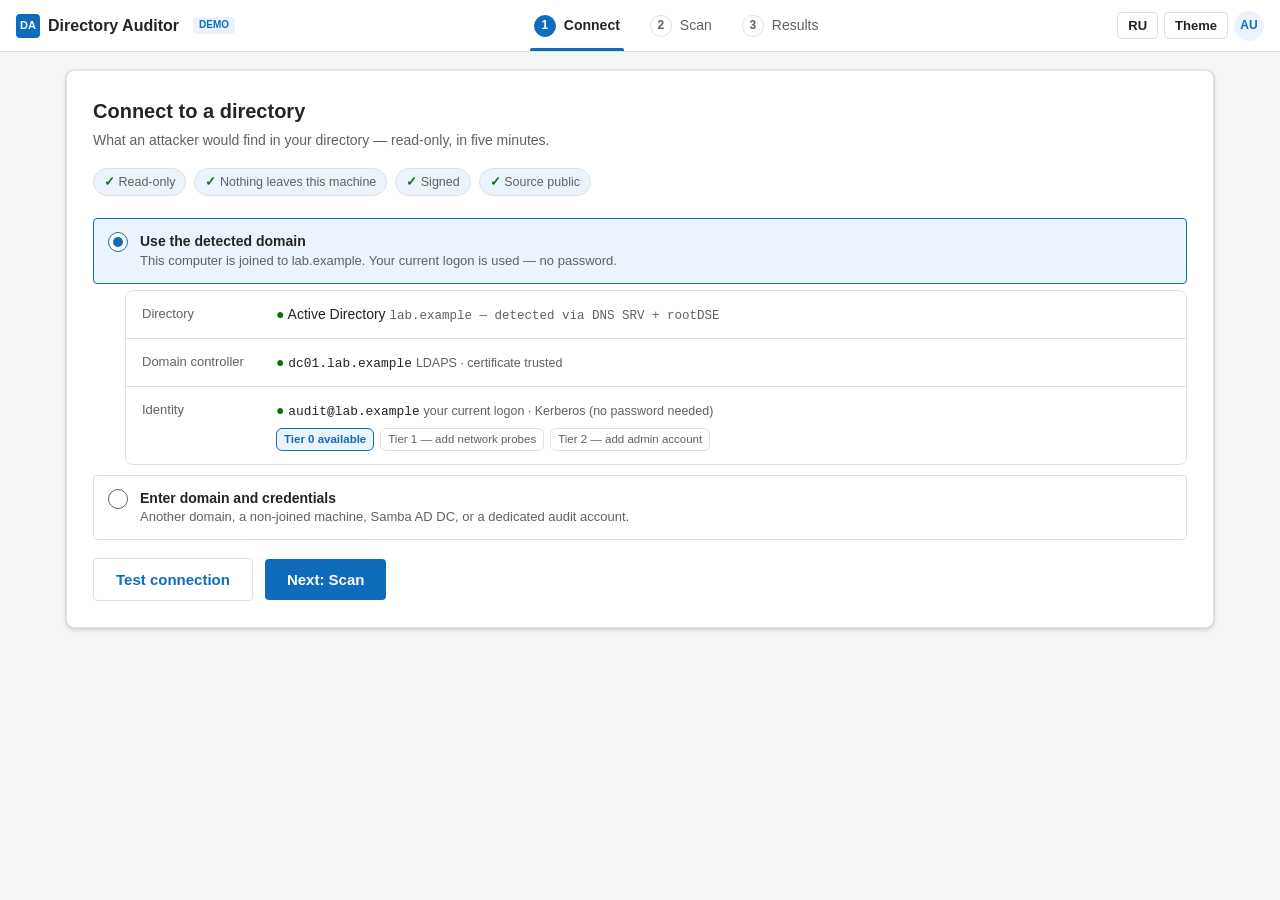
==== docs/ux/prototype-v2.html @ 18e6bef6 "docs(ux): prototype v2 — Fluent 2 look, three numbered steps, PDF report - Fluent 2 web tokens (from" ====
<!doctype html>
<html lang="en">
<head>
<meta charset="utf-8">
<meta name="viewport" content="width=device-width, initial-scale=1">
<title>Directory Auditor — UX prototype</title>
<style>
  :root{
    --bg:#f5f5f5; --panel:#ffffff; --ink:#242424; --muted:#616161; --line:#e0e0e0;
    --accent:#0f6cbd; --accent-ink:#ffffff; --soft:#ebf3fc;
    --crit:#b10e1c; --high:#c43501; --med:#d39300; --low:#0e700e; --info:#616161;
    --ok:#0e700e; --shadow:0 0 2px rgba(0,0,0,.12),0 2px 4px rgba(0,0,0,.14);
    --radius:8px;
  }
  :root:not([data-theme="light"]) @media (prefers-color-scheme: dark){}
  @media (prefers-color-scheme: dark){
    :root:not([data-theme="light"]){
      --bg:#141414; --panel:#292929; --ink:#ffffff; --muted:#adadad; --line:#525252;
      --accent:#479ef5; --accent-ink:#0a0a0a; --soft:#082338;
      --crit:#dc626d; --high:#e9835e; --med:#f2c661; --low:#54b054; --info:#adadad;
      --ok:#54b054; --shadow:0 0 2px rgba(0,0,0,.24),0 2px 4px rgba(0,0,0,.28);
    }
  }
  :root[data-theme="dark"]{
      --bg:#141414; --panel:#292929; --ink:#ffffff; --muted:#adadad; --line:#525252;
      --accent:#479ef5; --accent-ink:#0a0a0a; --soft:#082338;
      --crit:#dc626d; --high:#e9835e; --med:#f2c661; --low:#54b054; --info:#adadad;
      --ok:#54b054; --shadow:0 0 2px rgba(0,0,0,.24),0 2px 4px rgba(0,0,0,.28);
  }
  *{box-sizing:border-box}
  html,body{margin:0;padding:0}
  body{font-family:"Segoe UI","Segoe UI Web (West European)",-apple-system,BlinkMacSystemFont,Roboto,"Helvetica Neue",sans-serif;font-size:14px;background:var(--bg);color:var(--ink);line-height:1.45;-webkit-font-smoothing:antialiased}
  code,.mono{font-family:Consolas,"Courier New",monospace;font-size:.92em}

  /* review chrome */
  .review{position:sticky;top:0;z-index:50;background:var(--panel);border-bottom:1px solid var(--line);padding:7px 14px;display:flex;gap:10px;align-items:center;flex-wrap:wrap}
  .review .lbl{font-size:11px;letter-spacing:.4px;text-transform:uppercase;color:var(--muted);font-weight:700}
  .tabs{display:flex;gap:4px;flex-wrap:wrap}
  .tab{border:1px solid var(--line);background:transparent;color:var(--muted);padding:5px 12px;border-radius:999px;font-size:13px;font-weight:600;cursor:pointer}
  .tab[aria-selected="true"]{background:var(--accent);color:var(--accent-ink);border-color:var(--accent)}
  .review .spacer{flex:1}
  .toggle{border:1px solid var(--line);background:transparent;color:var(--ink);padding:5px 10px;border-radius:4px;font-size:13px;font-weight:600;cursor:pointer}

  /* app window */
  .wrap{max-width:1040px;margin:18px auto;padding:0 16px}
  .win{background:var(--panel);border:1px solid var(--line);border-radius:var(--radius);box-shadow:var(--shadow);overflow:hidden}
  .winbar{display:flex;align-items:center;gap:10px;padding:9px 14px;background:linear-gradient(var(--soft),var(--panel));border-bottom:1px solid var(--line)}
  .dots{display:flex;gap:6px}.dots i{width:11px;height:11px;border-radius:50%;background:var(--line);display:block}
  .url{flex:1;background:var(--bg);border:1px solid var(--line);border-radius:7px;padding:5px 10px;font-size:12.5px;color:var(--muted);display:flex;align-items:center;gap:7px;min-width:0}
  .url .lock{color:var(--ok);font-weight:700}
  .url .u{white-space:nowrap;overflow:hidden;text-overflow:ellipsis}
  .badge{font-size:11px;font-weight:700;padding:2px 8px;border-radius:999px;background:var(--soft);color:var(--accent);border:1px solid var(--line);white-space:nowrap}
  .screen{padding:26px}
  @media(max-width:620px){.screen{padding:18px 14px}}

  .brand{display:flex;align-items:center;gap:12px;margin-bottom:4px}
  .brand h1{font-size:22px;margin:0;color:var(--accent);letter-spacing:-.3px}
  .tagline{color:var(--muted);margin:2px 0 18px;font-size:14px}
  .trust{display:flex;flex-wrap:wrap;gap:8px;margin:0 0 22px}
  .trust > span{font-size:12.5px;color:var(--muted);background:var(--soft);border:1px solid var(--line);border-radius:999px;padding:4px 10px}
  .trust > span b{color:var(--ok)}

  .detect{border:1px solid var(--line);border-radius:var(--radius);overflow:hidden;margin-bottom:20px}
  .detect .row{display:flex;gap:14px;padding:13px 16px;border-bottom:1px solid var(--line);align-items:flex-start}
  .detect .row:last-child{border-bottom:0}
  .detect .k{width:120px;flex:none;color:var(--muted);font-size:13px;padding-top:1px}
  .detect .v{font-size:14px}
  .detect .v .sub{color:var(--muted);font-size:12.5px;margin-top:1px}
  .chk{color:var(--ok);font-weight:700}
  .tierpills{display:flex;gap:6px;margin-top:6px;flex-wrap:wrap}
  .tierpill{font-size:11.5px;border:1px solid var(--line);border-radius:6px;padding:2px 7px;color:var(--muted)}
  .tierpill.on{background:var(--soft);color:var(--accent);border-color:var(--accent);font-weight:700}

  .cta{display:flex;gap:12px;align-items:center;flex-wrap:wrap}
  .btn{border:0;border-radius:4px;padding:12px 22px;font-size:15px;font-weight:700;cursor:pointer;background:var(--accent);color:var(--accent-ink)}
  .btn.lg{padding:14px 30px;font-size:16px}
  .btn.ghost{background:transparent;color:var(--accent);border:1px solid var(--line)}
  .btn.sm{padding:7px 14px;font-size:13px;border-radius:8px}
  .hint{color:var(--muted);font-size:12.5px;margin-top:14px}

  /* wizard stepper */
  .steps{display:flex;gap:0;margin:0 0 22px;flex-wrap:wrap}
  .step{display:flex;align-items:center;gap:8px;font-size:13px;color:var(--muted);padding:6px 0}
  .step .n{width:22px;height:22px;border-radius:50%;border:1px solid var(--line);display:grid;place-items:center;font-size:12px;font-weight:700;flex:none}
  .step.done .n{background:var(--ok);border-color:var(--ok);color:#fff}
  .step.cur .n{background:var(--accent);border-color:var(--accent);color:var(--accent-ink)}
  .step.cur{color:var(--ink);font-weight:700}
  .step .arr{color:var(--line);margin:0 10px}
  .field{margin-bottom:16px}
  .field label{display:block;font-size:13px;font-weight:600;margin-bottom:5px}
  .field .ctl{display:flex;gap:8px;align-items:center}
  .inp{width:100%;background:var(--bg);border:1px solid var(--line);border-radius:8px;padding:9px 11px;font-size:14px;color:var(--ink)}
  .radio{display:flex;gap:8px;flex-wrap:wrap;margin-top:4px}
  .radio .r{border:1px solid var(--line);border-radius:8px;padding:9px 12px;font-size:13.5px;cursor:pointer;flex:1;min-width:150px}
  .radio .r.sel{border-color:var(--accent);background:var(--soft)}
  .radio .r .t{font-weight:700}.radio .r .d{color:var(--muted);font-size:12px;margin-top:2px}
  .domaingrid{display:grid;grid-template-columns:repeat(auto-fill,minmax(150px,1fr));gap:8px;margin-top:4px}
  .dchk{border:1px solid var(--line);border-radius:8px;padding:9px 11px;font-size:13px;display:flex;gap:8px;align-items:center;cursor:pointer}
  .dchk.on{border-color:var(--accent);background:var(--soft)}
  .dchk .box{width:16px;height:16px;border-radius:4px;border:1.5px solid var(--accent);display:grid;place-items:center;color:var(--accent);font-size:11px;font-weight:800;flex:none}
  .wnav{display:flex;justify-content:space-between;margin-top:8px}
  .tested{color:var(--ok);font-size:13px;margin-top:8px;display:flex;gap:7px;align-items:flex-start}

  /* scanning */
  .scanhead{display:flex;justify-content:space-between;align-items:baseline;flex-wrap:wrap;gap:8px;margin-bottom:16px}
  .scanhead h2{margin:0;font-size:18px}
  .bar{height:10px;background:var(--soft);border-radius:999px;overflow:hidden;margin:10px 0 6px}
  .bar > i{display:block;height:100%;width:0;background:var(--accent);transition:width .25s}
  .scanmeta{display:flex;justify-content:space-between;color:var(--muted);font-size:12.5px}
  .scangrid{display:grid;grid-template-columns:repeat(auto-fill,minmax(150px,1fr));gap:8px;margin:18px 0}
  .scancard{border:1px solid var(--line);border-radius:10px;padding:11px 13px}
  .scancard .d{font-size:13px;font-weight:700}
  .scancard .c{color:var(--muted);font-size:12px;margin-top:3px}
  .scancard .mini{height:5px;background:var(--soft);border-radius:999px;margin-top:8px;overflow:hidden}
  .scancard .mini > i{display:block;height:100%;width:0;background:var(--ok);transition:width .3s}
  .log{font-family:ui-monospace,Menlo,Consolas,monospace;font-size:12px;color:var(--muted);background:var(--bg);border:1px solid var(--line);border-radius:10px;padding:10px 12px;height:120px;overflow:hidden}
  .log div{opacity:.85}

  /* report */
  .rtop{display:flex;gap:22px;align-items:center;flex-wrap:wrap;margin-bottom:8px}
  .gauge{--v:54;width:120px;height:120px;border-radius:50%;flex:none;display:grid;place-items:center;
    background:conic-gradient(var(--sevcol,var(--high)) calc(var(--v)*1%), var(--soft) 0)}
  .gauge .in{width:92px;height:92px;border-radius:50%;background:var(--panel);display:grid;place-items:center;text-align:center}
  .gauge .in b{font-size:30px;line-height:1;color:var(--ink)}
  .gauge .in span{font-size:11px;color:var(--muted)}
  .rmeta{flex:1;min-width:220px}
  .rmeta .t{font-size:13px;color:var(--muted)}
  .rmeta h2{margin:2px 0 6px;font-size:20px}
  .rmeta .sub{color:var(--muted);font-size:12.5px}
  .counts{display:grid;grid-template-columns:repeat(5,1fr);gap:10px;margin:18px 0}
  @media(max-width:620px){.counts{grid-template-columns:repeat(2,1fr)}}
  .cnt{background:var(--soft);border-left:3px solid var(--accent);border-radius:8px;padding:9px 12px}
  .cnt b{display:block;font-size:22px;line-height:1}.cnt span{font-size:12px;color:var(--muted)}
  .cnt.crit{border-color:var(--crit)} .cnt.ok{border-color:var(--ok)}
  .dl{display:flex;gap:8px;flex-wrap:wrap;margin:4px 0 20px}

  .sec{margin:24px 0 8px;font-size:13px;letter-spacing:.4px;text-transform:uppercase;color:var(--accent);font-weight:800}
  .quick{border:1px solid var(--line);border-radius:12px;padding:4px 0;margin-bottom:8px}
  .quick .q{display:flex;gap:12px;padding:11px 16px;border-bottom:1px solid var(--line);align-items:flex-start}
  .quick .q:last-child{border-bottom:0}
  .quick .q .ix{color:var(--ok);font-weight:800;flex:none}
  .quick .q .tx{font-size:13.5px}.quick .q .tx .sub{color:var(--muted);font-size:12px}

  .paths{display:flex;flex-direction:column;gap:8px;margin-bottom:8px}
  .path{display:flex;align-items:center;gap:8px;flex-wrap:wrap;border:1px solid var(--line);border-radius:10px;padding:10px 13px;font-size:13px}
  .node{background:var(--soft);border:1px solid var(--line);border-radius:7px;padding:3px 9px;font-weight:700}
  .node.t0{background:var(--crit);color:#fff;border-color:var(--crit)}
  .edge{color:var(--muted);font-size:12px;font-style:italic}
  .arrw{color:var(--accent);font-weight:800}

  .finding{border:1px solid var(--line);border-radius:12px;margin-bottom:10px;overflow:hidden}
  .finding > summary{list-style:none;cursor:pointer;display:flex;gap:12px;align-items:center;padding:13px 16px}
  .finding > summary::-webkit-details-marker{display:none}
  .sev{font-size:10.5px;font-weight:800;text-transform:uppercase;letter-spacing:.5px;color:#fff;padding:3px 8px;border-radius:6px;flex:none}
  .sev.critical{background:var(--crit)}.sev.high{background:var(--high)}.sev.medium{background:var(--med)}.sev.low{background:var(--low)}.sev.info{background:var(--info)}
  .finding .fid{font-family:ui-monospace,Menlo,Consolas,monospace;font-size:12px;color:var(--muted);flex:none}
  .finding .ftitle{font-weight:650;font-size:14px;flex:1;min-width:0}
  .finding .fcount{font-size:12px;color:var(--muted);flex:none}
  .finding .chev{color:var(--muted);transition:transform .2s;flex:none}
  .finding[open] .chev{transform:rotate(90deg)}
  .fbody{padding:0 16px 16px;border-top:1px solid var(--line);margin-top:2px;padding-top:14px}
  .fbody h4{margin:14px 0 4px;font-size:12px;text-transform:uppercase;letter-spacing:.4px;color:var(--muted)}
  .fbody h4:first-child{margin-top:0}
  .fbody p{margin:0;font-size:13.5px}
  .affected{margin:6px 0 0;padding:0;list-style:none}
  .affected li{font-family:ui-monospace,Menlo,Consolas,monospace;font-size:12.5px;padding:4px 8px;background:var(--bg);border:1px solid var(--line);border-radius:6px;margin-bottom:4px;display:flex;justify-content:space-between;gap:8px;flex-wrap:wrap}
  .affected li .ev{color:var(--muted)}
  pre.fix{background:var(--bg);border:1px solid var(--line);border-radius:8px;padding:10px 12px;overflow:auto;font-size:12.5px;margin:4px 0 0}
  .chips{display:flex;gap:6px;flex-wrap:wrap;margin-top:4px}
  .chip{font-size:11.5px;text-decoration:none;border:1px solid var(--line);border-radius:999px;padding:3px 9px;color:var(--accent);background:var(--soft)}
  .chip.plain{color:var(--muted)}
  .refs{margin:4px 0 0;padding-left:18px;font-size:12.5px}
  .refs a{color:var(--accent)}
  .skip{border:1px dashed var(--line);border-radius:10px;padding:12px 16px;font-size:13px;color:var(--muted)}
  .skip b{color:var(--ink)}
  .foot{color:var(--muted);font-size:12px;margin-top:22px;border-top:1px solid var(--line);padding-top:12px}
  .hidden{display:none !important}

  /* Fluent-style app header + pivot step tabs */
  .apphdr{position:sticky;top:0;z-index:50;height:52px;background:var(--panel);border-bottom:1px solid var(--line);display:flex;align-items:center;gap:16px;padding:0 16px}
  .prod{display:flex;align-items:center;gap:8px;font-weight:600;font-size:16px;white-space:nowrap}
  .logo{width:24px;height:24px;border-radius:4px;background:var(--accent);color:var(--accent-ink);display:grid;place-items:center;font-size:11px;font-weight:700}
  .pivot{display:flex;gap:2px;flex:1;justify-content:center;height:100%}
  .ptab{display:flex;align-items:center;gap:8px;padding:0 14px;border:0;background:transparent;color:var(--muted);font:inherit;font-size:14px;cursor:pointer;position:relative}
  .ptab:hover{color:var(--ink);background:var(--bg)}
  .ptab .num{width:22px;height:22px;border-radius:50%;border:1px solid var(--line);display:grid;place-items:center;font-size:12px;font-weight:600}
  .ptab[aria-selected="true"]{color:var(--ink);font-weight:600}
  .ptab[aria-selected="true"]::after{content:"";position:absolute;left:10px;right:10px;bottom:0;height:3px;border-radius:2px 2px 0 0;background:var(--accent)}
  .ptab[aria-selected="true"] .num{background:var(--accent);border-color:var(--accent);color:var(--accent-ink)}
  .ptab.done .num{background:var(--ok);border-color:var(--ok);color:#fff}
  .hright{display:flex;align-items:center;gap:6px}
  .avatar{width:30px;height:30px;border-radius:50%;background:var(--soft);color:var(--accent);display:grid;place-items:center;font-size:12px;font-weight:600}
  @media(max-width:700px){.prod span:last-child{display:none}.ptab span:not(.num){display:none}.ptab{padding:0 10px}}

  .h2{font-size:20px;font-weight:600;margin:0 0 4px}
  .copt{display:flex;gap:12px;align-items:flex-start;border:1px solid var(--line);border-radius:4px;padding:12px 14px;margin:10px 0 0;cursor:pointer;background:var(--panel)}
  .copt.sel{border-color:var(--accent);background:var(--soft)}
  .rdot{width:20px;height:20px;border-radius:50%;border:1px solid var(--muted);flex:none;display:grid;place-items:center;margin-top:1px;background:var(--panel)}
  .copt.sel .rdot{border-color:var(--accent)}
  .copt.sel .rdot::after{content:"";width:10px;height:10px;border-radius:50%;background:var(--accent)}
  .ct{font-weight:600}.cd{color:var(--muted);font-size:13px}
  #detectbox{margin:6px 0 0 32px}
  .mform{display:grid;grid-template-columns:1fr 1fr;gap:12px;margin:10px 0 0 32px}
  .mform label{display:flex;flex-direction:column;gap:4px;font-size:13px;font-weight:600}
  .mform .wide{grid-column:1/-1}
  @media(max-width:620px){.mform{grid-template-columns:1fr;margin-left:0}#detectbox{margin-left:0}}
  .inp{height:32px;border-radius:4px;border:1px solid var(--line);border-bottom-color:var(--muted)}
  .okbar{margin-top:14px;padding:10px 12px;border-radius:4px;background:color-mix(in srgb,var(--ok) 10%,var(--panel));border:1px solid color-mix(in srgb,var(--ok) 35%,transparent);font-size:13px}
  .okbar > b{color:var(--ok)}
  .cta{margin-top:18px}

  .printcover{display:none}
  @media print{
    @page{size:A4;margin:14mm 13mm 16mm}
    :root,:root[data-theme="dark"]{--bg:#fff;--panel:#fff;--ink:#242424;--muted:#616161;--line:#d1d1d1;--soft:#ebf3fc;--accent:#0f6cbd;--accent-ink:#fff;
      --crit:#b10e1c;--high:#c43501;--med:#d39300;--low:#0e700e;--ok:#0e700e;--info:#616161}
    body{background:#fff;font-size:10pt}
    .apphdr,.winbar,.dl,.skip .btn,#welcome,#scan{display:none!important}
    .wrap{max-width:none;margin:0;padding:0}.win{border:0;box-shadow:none;border-radius:0}
    #report{display:block!important;padding:0}
    .printcover{display:flex;justify-content:space-between;align-items:flex-end;border-bottom:3px solid var(--accent);padding-bottom:8px;margin-bottom:14px}
    .pc-t{font-size:20pt;font-weight:700;color:var(--accent)}.pc-s{color:var(--muted)}
    .pc-m{text-align:right;font-size:9pt;color:var(--muted)}
    *{-webkit-print-color-adjust:exact;print-color-adjust:exact}
    .finding{break-inside:avoid}.finding .chev{display:none}
    .sec{break-after:avoid}.paths,.quick{break-inside:avoid}
    a{text-decoration:none}
  }

  .winbar{display:none}
  .wrap{max-width:1180px}
  .win{border-radius:8px}
  .prod::after{content:"DEMO";margin-left:6px;font-size:10px;font-weight:700;color:var(--accent);background:var(--soft);border-radius:4px;padding:1px 6px}
</style>
</head>
<body>
<header class="apphdr">
  <div class="prod"><span class="logo">DA</span><span>Directory Auditor</span></div>
  <nav class="pivot" role="tablist" id="tabs">
    <button class="ptab" role="tab" data-go="welcome" aria-selected="true"><span class="num">1</span><span data-t="st1">Connect</span></button>
    <button class="ptab" role="tab" data-go="scan"><span class="num">2</span><span data-t="st2">Scan</span></button>
    <button class="ptab" role="tab" data-go="report"><span class="num">3</span><span data-t="st3">Results</span></button>
  </nav>
  <div class="hright"><button class="toggle" id="lang">RU</button><button class="toggle" id="theme">Theme</button><span class="avatar">AU</span></div>
</header>

<div class="wrap">
 <div class="win">
  <div class="winbar">
    <span class="dots"><i></i><i></i><i></i></span>
    <span class="url"><span class="lock">🔒</span><span class="u mono">127.0.0.1:7845/?t=a1f3…9c</span></span>
    <span class="badge" data-t="demo">DEMO · synthetic data</span>
  </div>

  <!-- ============ 1 · LAUNCH / EXPRESS PATH ============ -->
  <section class="screen view" id="welcome">
    <h2 class="h2" data-t="c_h">Connect to a directory</h2>
    <p class="tagline" data-t="tagline">What an attacker would find in your directory — read-only, in five minutes.</p>
    <div class="trust">
      <span><b>✓</b> <span data-t="tr1">Read-only</span></span>
      <span><b>✓</b> <span data-t="tr2">Nothing leaves this machine</span></span>
      <span><b>✓</b> <span data-t="tr3">Signed</span></span>
      <span><b>✓</b> <span data-t="tr4">Source public</span></span>
    </div>

    <div class="copt sel" data-mode="auto"><span class="rdot"></span><div class="ctext"><div class="ct" data-t="c_auto">Use the detected domain</div><div class="cd" data-t="c_auto_d">This computer is joined to lab.example. Your current logon is used — no password.</div></div></div>
    <div class="detect" id="detectbox">
      <div class="row"><div class="k" data-t="d_dir">Directory</div><div class="v"><span class="chk">●</span> Active Directory <span class="sub mono">lab.example — detected via DNS SRV + rootDSE</span></div></div>
      <div class="row"><div class="k" data-t="d_dc">Domain controller</div><div class="v"><span class="chk">●</span> <span class="mono">dc01.lab.example</span> <span class="sub" data-t="d_dc_sub">LDAPS · certificate trusted</span></div></div>
      <div class="row"><div class="k" data-t="d_id">Identity</div><div class="v"><span class="chk">●</span> <span class="mono">audit@lab.example</span> <span class="sub" data-t="d_id_sub">your current logon · Kerberos (no password needed)</span>
        <div class="tierpills"><span class="tierpill on" data-t="tp0">Tier 0 available</span><span class="tierpill" data-t="tp1">Tier 1 — add network probes</span><span class="tierpill" data-t="tp2">Tier 2 — add admin account</span></div></div></div>
    </div>

    <div class="copt" data-mode="manual"><span class="rdot"></span><div class="ctext"><div class="ct" data-t="c_man">Enter domain and credentials</div><div class="cd" data-t="c_man_d">Another domain, a non-joined machine, Samba AD DC, or a dedicated audit account.</div></div></div>
    <div class="mform hidden" id="mform">
      <label><span data-t="f_dom">Domain</span><input class="inp mono" placeholder="corp.example.ru"></label>
      <label><span data-t="f_dc">Domain controller (optional)</span><input class="inp mono" placeholder="dc01.corp.example.ru"></label>
      <label><span data-t="f_user">User</span><input class="inp mono" placeholder="audit@corp.example.ru"></label>
      <label><span data-t="f_pw">Password</span><input class="inp" type="password" placeholder="••••••••"></label>
      <label class="wide"><span data-t="f_tls">Connection security</span><select class="inp"><option>LDAPS (636) — recommended</option><option>StartTLS (389)</option></select></label>
      <p class="hint wide" data-t="f_hint">A normal user account covers ~80% of checks. The password is used once in memory and never saved.</p>
    </div>
    <div class="okbar hidden" id="connok"><b>✓</b> <span data-t="connok">Connected as <b>audit@lab.example</b> · Domain Users · 212 checks available (admin-only checks need an admin account).</span></div>
    <div class="cta">
      <button class="btn ghost" id="testconn" data-t="test">Test connection</button>
      <button class="btn" data-go="scan" data-t="next1">Next: Scan</button>
    </div>
  </section>

  

  <!-- ============ 3 · SCANNING ============ -->
  <section class="screen view hidden" id="scan">
    <h2 class="h2" data-t="sc_h">Choose a scan</h2>
    <p class="cd" style="margin:0 0 4px">lab.example · audit@lab.example</p>
    <div class="copt sel" data-scan="fast"><span class="rdot"></span><div class="ctext"><div class="ct" data-t="fast">Fast scan</div><div class="cd" data-t="fast_d">The ~40 highest-value checks · about 1 minute · best first look.</div></div></div>
    <div class="copt" data-scan="full"><span class="rdot"></span><div class="ctext"><div class="ct" data-t="full">Full scan</div><div class="cd" data-t="full_d">All 212 checks your account can run — directory, DNS, Group Policy, PKI, Kerberos, credentials · about 5 minutes.</div></div></div>
    <div class="cta"><button class="btn ghost" data-go="welcome" data-t="back">Back</button><button class="btn" id="startscan" data-t="start">Start scan</button></div>
    <div class="hidden" id="progress" style="margin-top:22px">
    <div class="scanhead"><h2 data-t="scanning">Scanning lab.example…</h2><button class="btn ghost sm" id="cancelscan" data-t="cancel">Cancel</button></div>
    <div class="bar"><i id="pbar"></i></div>
    <div class="scanmeta"><span id="pcount">0 / 212 checks</span><span id="peta" data-t="eta">~4s remaining · read-only</span></div>

    <div class="scangrid" id="scangrid"></div>
    <div class="log" id="scanlog"></div>
    <div style="margin-top:16px" class="hidden" id="donebtn"><button class="btn" data-go="report" data-t="viewreport">Next: Results</button></div>
    </div>
  </section>

  <!-- ============ 4 · REPORT ============ -->
  <section class="screen view hidden" id="report">
    <div class="printcover"><div><div class="pc-t">Directory Auditor</div><div class="pc-s" data-t="pdf_sub">Directory security assessment</div></div><div class="pc-m">lab.example<br>2026-10-07 18:46 UTC<br>audit@lab.example · tier 0</div></div>
    <div class="rtop">
      <div class="gauge" style="--v:54;--sevcol:var(--high)"><div class="in"><b>54</b><span data-t="of100">/ 100</span></div></div>
      <div class="rmeta">
        <div class="t" data-t="r_target">Target</div>
        <h2 class="mono">lab.example</h2>
        <div class="sub" data-t="r_sub">Active Directory · tier 0 · 2026-10-07 18:46 UTC · snapshot <span class="mono">d03c5d0b…</span></div>
      </div>
    </div>

    <div class="counts">
      <div class="cnt"><b>212</b><span data-t="c_checked">checked</span></div>
      <div class="cnt ok"><b>188</b><span data-t="c_passed">passed</span></div>
      <div class="cnt crit"><b>12</b><span data-t="c_find">with findings</span></div>
      <div class="cnt"><b>21</b><span data-t="c_findings">findings</span></div>
      <div class="cnt"><b>12</b><span data-t="c_skip">skipped</span></div>
    </div>

    <div class="dl">
      <button class="btn sm" id="pdfbtn" data-t="dl_pdf">Download PDF report</button>
      <button class="btn sm ghost" data-t="dl_html">HTML</button>
      <button class="btn sm ghost" data-t="dl_json">JSON</button>
      <button class="btn sm ghost" data-t="dl_csv">CSV</button>
      <button class="btn sm ghost" data-t="dl_redact">Redacted copy…</button>
      <button class="btn sm ghost" data-t="dl_diff">Compare with previous…</button>
    </div>

    <div class="sec" data-t="s_quick">Quick wins — under 10 minutes each</div>
    <div class="quick">
      <div class="q"><span class="ix">1</span><span class="tx"><b data-t="qa">Set the machine-account quota to 0.</b> <span class="sub mono">Set-ADDomain -Identity lab.example -Replace @{"ms-DS-MachineAccountQuota"="0"}</span></span></div>
      <div class="q"><span class="ix">2</span><span class="tx"><b data-t="qb">Remove GenericAll for “Helpdesk” on the Domain Admins group.</b> <span class="sub" data-t="qbs">One ACE removal closes a direct path to Tier 0.</span></span></div>
      <div class="q"><span class="ix">3</span><span class="tx"><b data-t="qc">Clear the reversible-encryption flag on svc_legacy and reset its password.</b></span></div>
    </div>

    <div class="sec" data-t="s_paths">Top 5 paths to Tier 0</div>
    <div class="paths">
      <div class="path"><span class="node">Helpdesk</span><span class="arrw">→</span><span class="edge">GenericAll</span><span class="arrw">→</span><span class="node t0">Domain Admins</span></div>
      <div class="path"><span class="node">svc_backup</span><span class="arrw">→</span><span class="edge" data-t="e_dcsync">replication rights (DCSync)</span><span class="arrw">→</span><span class="node t0" data-t="n_domain">Domain secrets</span></div>
      <div class="path"><span class="node">svc_sql</span><span class="arrw">→</span><span class="edge" data-t="e_kerb">kerberoastable + privileged</span><span class="arrw">→</span><span class="node t0">Domain Admins</span></div>
      <div class="path"><span class="node">APP01$</span><span class="arrw">→</span><span class="edge" data-t="e_unconstr">unconstrained delegation + DC coercion</span><span class="arrw">→</span><span class="node t0">dc01</span></div>
      <div class="path"><span class="node" data-t="n_authusers">Authenticated Users</span><span class="arrw">→</span><span class="edge" data-t="e_adidns">create DNS record (ADIDNS)</span><span class="arrw">→</span><span class="node" data-t="n_relay">credential relay</span></div>
    </div>

    <div class="sec" data-t="s_findings">Findings</div>
    <div id="findings"></div>

    <div class="sec" data-t="s_skipped">Skipped — and why</div>
    <div class="skip">
      <b>12 checks</b> <span data-t="sk1">not run because they need Tier 2 (an admin account):</span>
      NTLM level, SMBv1, Print Spooler on DCs, applied audit policy, local administrators on DCs, LAPS state…
      <div style="margin-top:6px"><button class="btn sm ghost" data-t="sk_add">Add an admin account and re-scan</button></div>
    </div>

    <div class="foot" data-t="foot">Generated read-only; nothing left this machine. 212 checks run as audit@lab.example over Kerberos. Report hash e7b0c2…</div>
  </section>

 </div>
</div>

<script>
/* ---------- findings data: every rule has remediation + MITRE ---------- */
const MITRE = id => "https://attack.mitre.org/techniques/"+id.replace('.', '/')+"/";
const F = [
 {id:"DSA-0015",sev:"critical",dom:"Directory core",tier:0,
  en:"Shadow admin — dangerous rights on a privileged object",
  ru:"Теневой администратор — опасные права на привилегированном объекте",
  n:1,
  affected:[{dn:"Group “Helpdesk” → CN=Domain Admins,CN=Users,DC=lab,DC=example",ev:"GenericAll"}],
  why_en:"An account outside the admin groups holds an ACL permission (GenericAll) over the Domain Admins group. Such accounts are easy to miss because they are not group members, yet they can grant themselves full control.",
  why_ru:"Учётная запись вне административных групп имеет право (GenericAll) над группой Domain Admins. Такие субъекты легко пропустить при аудите членства, хотя они могут сами выдать себе полный доступ.",
  fix_en:"Remove the GenericAll ACE unless it is a documented delegation; audit who may change ACLs on Tier-0 objects; place Tier-0 objects under a monitored, least-privilege delegation model.",
  fix_ru:"Удалите ACE GenericAll, если это не задокументированное делегирование; проверьте, кто может менять ACL на объектах нулевого уровня; переведите объекты нулевого уровня на контролируемую модель делегирования по минимуму прав.",
  mitre:[["T1098","Account Manipulation"],["T1222.001","File/Directory Permissions Modification: Windows"]],
  refs:[["CyberArk — Shadow Admins","https://www.cyberark.com/resources/threat-research/shadow-admins-the-stealthy-accounts-that-you-should-fear-the-most"],["SpecterOps — An ACE Up the Sleeve","https://specterops.io/assets/resources/an_ace_up_the_sleeve.pdf"]]},

 {id:"DSA-0014",sev:"critical",dom:"Directory core",tier:0,n:1,
  en:"Replication (DCSync) rights held by a non-Tier-0 account",
  ru:"Права репликации (DCSync) у учётной записи вне нулевого уровня",
  affected:[{dn:"CN=svc_backup,CN=Users,DC=lab,DC=example",ev:"DS-Replication-Get-Changes-All on domain head"}],
  why_en:"The account has the directory-replication extended rights on the domain, which allow pulling password material for every account over the network — equivalent to Domain Admin for credential theft.",
  why_ru:"У учётной записи есть расширенные права репликации каталога на домене, позволяющие получить парольные данные всех учётных записей по сети — по сути это Domain Admin для кражи учётных данных.",
  fix_en:"Remove the replication ACEs from any principal that is not a domain controller or a documented Tier-0 service; review the domain-head DACL; alert on new grants.",
  fix_ru:"Удалите ACE репликации у всех субъектов, кроме контроллеров домена и задокументированных служб нулевого уровня; проверьте DACL корня домена; настройте оповещение на новые выдачи прав.",
  mitre:[["T1003.006","OS Credential Dumping: DCSync"]],
  refs:[["ADSecurity — Mimikatz DCSync","https://adsecurity.org/?p=1729"],["MS-ADTS","https://learn.microsoft.com/en-us/openspecs/windows_protocols/ms-adts/"]]},

 {id:"DSA-0002",sev:"critical",dom:"Directory core",tier:0,n:1,
  en:"Privileged account exposed to Kerberoasting (has an SPN)",
  ru:"Привилегированная учётная запись подвержена Kerberoasting (есть SPN)",
  affected:[{dn:"CN=svc_sql,CN=Users,DC=lab,DC=example",ev:"member of Domain Admins · SPN MSSQLSvc/db01"}],
  why_en:"A member of a Tier-0 group has a service principal name, so any domain user can request a service ticket encrypted with this account's key and attack it offline. For a privileged account that key is a domain-takeover secret.",
  why_ru:"Член группы нулевого уровня имеет имя участника-службы, поэтому любой пользователь домена может запросить билет службы, зашифрованный ключом этой учётной записи, и атаковать его офлайн. Для привилегированной учётной записи этот ключ — секрет захвата домена.",
  fix_en:"Remove the SPN from the privileged account; run the service under a group-managed service account; enforce AES-only keys and a 25+ character random password where an SPN must remain.",
  fix_ru:"Удалите SPN с привилегированной учётной записи; запускайте службу под групповой управляемой учётной записью (gMSA); где SPN необходим — только AES-ключи и случайный пароль от 25 символов.",
  mitre:[["T1558.003","Steal or Forge Kerberos Tickets: Kerberoasting"]],
  refs:[["ADSecurity — Kerberoast","https://adsecurity.org/?p=2293"],["ATT&CK T1558.003","https://attack.mitre.org/techniques/T1558/003/"]]},

 {id:"DSA-0060",sev:"critical",dom:"Group Policy",tier:1,n:1,
  en:"Group Policy Preferences password (cpassword) in SYSVOL",
  ru:"Пароль в настройках групповых политик (cpassword) в SYSVOL",
  affected:[{dn:"\\\\lab.example\\SYSVOL\\…\\Groups.xml",ev:"cpassword attribute present"}],
  why_en:"A Group Policy Preferences item stores a password encrypted with a key Microsoft published in MS-GPPREF, so anyone who can read SYSVOL (every domain user) can decrypt it. Microsoft removed the feature in MS14-025.",
  why_ru:"Элемент настроек групповых политик хранит пароль, зашифрованный ключом, опубликованным Microsoft в MS-GPPREF, поэтому любой, кто читает SYSVOL (а это каждый пользователь домена), может его расшифровать. Microsoft убрала эту возможность в MS14-025.",
  fix_en:"Remove the cpassword from the GPP XML in SYSVOL; change the exposed account's password; apply MS14-025; prefer LAPS for local admin passwords.",
  fix_ru:"Удалите cpassword из XML настроек групповых политик в SYSVOL; смените пароль раскрытой учётной записи; примените MS14-025; для паролей локальных администраторов используйте LAPS.",
  mitre:[["T1552.006","Unsecured Credentials: Group Policy Preferences"]],
  refs:[["MS14-025","https://learn.microsoft.com/en-us/security-updates/securitybulletins/2014/ms14-025"],["MS-GPPREF 2.2.1.1.4","https://learn.microsoft.com/en-us/openspecs/windows_protocols/ms-gppref/2c15cbf0-f086-4c74-8b70-1f2fa45dd4be"]]},

 {id:"DSA-0004",sev:"high",dom:"Directory core",tier:0,n:1,
  en:"Unconstrained Kerberos delegation on a non-DC host",
  ru:"Неограниченное делегирование Kerberos на узле, не являющемся контроллером домена",
  affected:[{dn:"CN=APP01,OU=Servers,DC=lab,DC=example",ev:"TRUSTED_FOR_DELEGATION (0x80000)"}],
  why_en:"A host with unconstrained delegation caches the Kerberos TGT of every user that authenticates to it, including privileged ones. Control of that host can lead to reuse of those tickets.",
  why_ru:"Узел с неограниченным делегированием кэширует TGT Kerberos каждого аутентифицирующегося пользователя, в том числе привилегированного. Контроль над этим узлом может привести к повторному использованию этих билетов.",
  fix_en:"Replace with resource-based or classic constrained delegation; mark Tier-0 accounts 'sensitive, cannot be delegated' and add them to Protected Users.",
  fix_ru:"Замените ограниченным делегированием (RBCD или классическим); пометьте учётные записи нулевого уровня «важная, делегирование запрещено» и добавьте их в группу Protected Users.",
  mitre:[["T1550.003","Use Alternate Authentication Material: Pass the Ticket"],["T1187","Forced Authentication"]],
  refs:[["Microsoft — Kerberos constrained delegation","https://learn.microsoft.com/en-us/windows-server/security/kerberos/kerberos-constrained-delegation-overview"],["Microsoft — UserAccountControl flags","https://learn.microsoft.com/en-us/troubleshoot/windows-server/active-directory/useraccountcontrol-manipulate-account-properties"]]},

 {id:"DSA-0001",sev:"high",dom:"Directory core",tier:0,n:2,
  en:"Accounts that do not require Kerberos pre-authentication (AS-REP roastable)",
  ru:"Учётные записи без обязательной предварительной аутентификации Kerberos (AS-REP roasting)",
  affected:[{dn:"CN=j.legacy,CN=Users,DC=lab,DC=example",ev:"DONT_REQ_PREAUTH"},{dn:"CN=kiosk,CN=Users,DC=lab,DC=example",ev:"DONT_REQ_PREAUTH"}],
  why_en:"With pre-authentication disabled the KDC returns, to anyone who asks, a response whose encrypted part is derived from the account's password — allowing an offline password attack.",
  why_ru:"При отключённой предварительной аутентификации KDC по запросу любого отдаёт ответ, зашифрованная часть которого выводится из пароля учётной записи, что позволяет атаковать пароль офлайн.",
  fix_en:"Clear the 'do not require Kerberos pre-authentication' flag unless a documented legacy client needs it; set a long random password meanwhile.",
  fix_ru:"Снимите флаг «не требовать предварительную аутентификацию Kerberos», если его не требует задокументированный устаревший клиент; до тех пор задайте длинный случайный пароль.",
  mitre:[["T1558.004","Steal or Forge Kerberos Tickets: AS-REP Roasting"]],
  refs:[["Microsoft — UserAccountControl flags","https://learn.microsoft.com/en-us/troubleshoot/windows-server/active-directory/useraccountcontrol-manipulate-account-properties"],["ATT&CK T1558.004","https://attack.mitre.org/techniques/T1558/004/"]]},

 {id:"DSA-0011",sev:"high",dom:"Credentials",tier:0,n:1,
  en:"Password stored with reversible encryption",
  ru:"Пароль хранится с обратимым шифрованием",
  affected:[{dn:"CN=svc_legacy,CN=Users,DC=lab,DC=example",ev:"ENCRYPTED_TEXT_PWD_ALLOWED"}],
  why_en:"Reversible encryption is cleartext storage with an extra step: anyone who can read the directory database recovers the actual password.",
  why_ru:"Обратимое шифрование — это хранение открытым текстом с лишним шагом: любой, кто читает базу каталога, восстанавливает реальный пароль.",
  fix_en:"Disable 'store password using reversible encryption' at the account and domain level; force a password change for affected accounts.",
  fix_ru:"Отключите «хранить пароль с обратимым шифрованием» на уровне учётной записи и домена; принудительно смените пароли затронутых учётных записей.",
  mitre:[["T1003.006","OS Credential Dumping: DCSync"]],
  refs:[["Microsoft — Store passwords using reversible encryption","https://learn.microsoft.com/en-us/windows/security/threat-protection/security-policy-settings/store-passwords-using-reversible-encryption"]]},

 {id:"DSA-0041",sev:"high",dom:"DNS",tier:0,n:1,
  en:"Authenticated Users can create records in an AD-integrated DNS zone",
  ru:"Аутентифицированные пользователи могут создавать записи в DNS-зоне, интегрированной в AD",
  affected:[{dn:"DC=lab.example,CN=MicrosoftDNS,DC=DomainDnsZones,DC=lab,DC=example",ev:"Create-Child for Authenticated Users"}],
  why_en:"The default ADIDNS zone ACL lets any authenticated user add DNS records. Combined with name-resolution behaviour this enables credential-relay positioning without any elevated right.",
  why_ru:"ACL зоны ADIDNS по умолчанию позволяет любому аутентифицированному пользователю добавлять DNS-записи. В сочетании с механизмом разрешения имён это даёт позицию для перехвата и ретрансляции учётных данных без каких-либо повышенных прав.",
  fix_en:"Tighten the zone DACL so only authorised principals create records; add WPAD/ISATAP to the DNS global query block list; monitor for new records.",
  fix_ru:"Ужесточите DACL зоны, чтобы записи создавали только уполномоченные субъекты; добавьте WPAD/ISATAP в глобальный список блокировки запросов DNS; отслеживайте появление новых записей.",
  mitre:[["T1557","Adversary-in-the-Middle"]],
  refs:[["Kevin Robertson — Exploiting ADIDNS","https://www.netspi.com/blog/technical-blog/network-pentesting/exploiting-adidns/"],["MS-DNSP","https://learn.microsoft.com/en-us/openspecs/windows_protocols/ms-dnsp/"]]},

 {id:"DSA-0040",sev:"high",dom:"DNS",tier:0,n:1,
  en:"DNS zone allows insecure dynamic updates",
  ru:"DNS-зона разрешает незащищённые динамические обновления",
  affected:[{dn:"zone lab.example",ev:"fAllowUpdate = ZONE_UPDATE_UNSECURE (1)"}],
  why_en:"The zone accepts updates without authentication (MS-DNSP DNS_ZONE_UPDATE value 1), so any host on the network can create or overwrite records, including those used for name resolution of critical services.",
  why_ru:"Зона принимает обновления без аутентификации (значение DNS_ZONE_UPDATE = 1 в MS-DNSP), поэтому любой узел сети может создавать или перезаписывать записи, в том числе используемые для разрешения имён критичных служб.",
  fix_en:"Set the zone to secure dynamic updates only (ZONE_UPDATE_SECURE); for AD-integrated zones this is the default and recommended setting.",
  fix_ru:"Переведите зону только на защищённые динамические обновления (ZONE_UPDATE_SECURE); для зон, интегрированных в AD, это значение по умолчанию и рекомендуемое.",
  mitre:[["T1557","Adversary-in-the-Middle"]],
  refs:[["MS-DNSP 2.2.6.1.1 DNS_ZONE_UPDATE","https://learn.microsoft.com/en-us/openspecs/windows_protocols/ms-dnsp/d4b84209-f00c-478f-80d7-8dd0f1633d9e"],["Microsoft — Securing DNS zones","https://learn.microsoft.com/en-us/previous-versions/windows/it-pro/windows-server-2003/cc780538(v=ws.10)"]]},

 {id:"DSA-0065",sev:"high",dom:"Group Policy",tier:1,n:1,
  en:"GPO grants a sensitive user right to a broad group",
  ru:"GPO выдаёт чувствительное право широкой группе",
  affected:[{dn:"GPO “Workstation Baseline” → GptTmpl.inf",ev:"SeDebugPrivilege = Authenticated Users"}],
  why_en:"A policy assigns a powerful privilege (here, Debug programs) to a broad group. On every machine the GPO applies to, members of that group gain an ability normally reserved for administrators.",
  why_ru:"Политика назначает мощную привилегию (здесь — отладка программ) широкой группе. На каждой машине, куда применяется GPO, члены этой группы получают возможность, обычно доступную только администраторам.",
  fix_en:"Remove the privilege assignment from broad groups; grant sensitive user rights only to the minimum required principals; review the GPO's link scope.",
  fix_ru:"Уберите назначение привилегии широким группам; выдавайте чувствительные права только минимально необходимым субъектам; проверьте область связывания GPO.",
  mitre:[["T1484.001","Domain Policy Modification: Group Policy Modification"]],
  refs:[["MS-GPSB — Security Protocol Extension","https://learn.microsoft.com/en-us/openspecs/windows_protocols/ms-gpsb/"],["ATT&CK T1484.001","https://attack.mitre.org/techniques/T1484/001/"]]},

 {id:"DSA-0008",sev:"medium",dom:"Kerberos",tier:0,n:1,
  en:"krbtgt password has not been rotated",
  ru:"Пароль учётной записи krbtgt давно не менялся",
  affected:[{dn:"CN=krbtgt,CN=Users,DC=lab,DC=example",ev:"pwdLastSet = 712 days ago"}],
  why_en:"The krbtgt key signs every Kerberos ticket-granting ticket. If it was ever exposed, forged tickets stay valid until the key is changed twice. Microsoft's recovery guidance resets it twice, 10 hours apart.",
  why_ru:"Ключ krbtgt подписывает каждый билет TGT Kerberos. Если он когда-либо был раскрыт, поддельные билеты действуют, пока ключ не сменят дважды. Руководство Microsoft по восстановлению меняет его дважды с интервалом 10 часов.",
  fix_en:"Reset the krbtgt password twice with at least 10 hours (the maximum ticket lifetime) between resets, and schedule the rotation periodically.",
  fix_ru:"Смените пароль krbtgt дважды с интервалом не менее 10 часов (максимальное время жизни билета) между сменами и запланируйте периодическую ротацию.",
  mitre:[["T1558.001","Steal or Forge Kerberos Tickets: Golden Ticket"]],
  refs:[["Microsoft — Reset the krbtgt password","https://learn.microsoft.com/en-us/windows-server/identity/ad-ds/manage/ad-forest-recovery-resetting-the-krbtgt-password"],["ATT&CK T1558.001","https://attack.mitre.org/techniques/T1558/001/"]]},

 {id:"DSA-0013",sev:"medium",dom:"Directory core",tier:0,n:1,
  en:"Any user may add computers to the domain (machine-account quota)",
  ru:"Любой пользователь может добавлять компьютеры в домен (квота учётных записей компьютеров)",
  affected:[{dn:"DC=lab,DC=example",ev:"ms-DS-MachineAccountQuota = 10"}],
  why_en:"Every authenticated user can create up to ten computer accounts and control their attributes. This is the starting point for several delegation- and relay-based privilege escalations.",
  why_ru:"Каждый аутентифицированный пользователь может создать до десяти учётных записей компьютеров и управлять их атрибутами. Это отправная точка нескольких повышений привилегий через делегирование и ретрансляцию.",
  fix_en:"Set ms-DS-MachineAccountQuota to 0 and delegate computer joining to a dedicated group or an OU-scoped permission.",
  fix_ru:"Задайте ms-DS-MachineAccountQuota равным 0 и делегируйте присоединение компьютеров отдельной группе или праву в пределах подразделения (OU).",
  mitre:[["T1136.002","Create Account: Domain Account"]],
  refs:[["Microsoft — ms-DS-MachineAccountQuota","https://learn.microsoft.com/en-us/windows/win32/adschema/a-ms-ds-machineaccountquota"],["Microsoft — default workstation join limit","https://learn.microsoft.com/en-us/troubleshoot/windows-server/active-directory/default-workstation-numbers-join-domain"]]},
];

/* ---------- render findings ---------- */
const sevOrder={critical:0,high:1,medium:2,low:3,info:4};
let lang="en";
function esc(s){return String(s).replace(/[&<>]/g,c=>({'&':'&amp;','<':'&lt;','>':'&gt;'}[c]))}
function renderFindings(){
  const host=document.getElementById('findings');host.innerHTML='';
  F.slice().sort((a,b)=>sevOrder[a.sev]-sevOrder[b.sev]).forEach(f=>{
    const title=lang==='ru'?f.ru:f.en, why=lang==='ru'?f.why_ru:f.why_en, fix=lang==='ru'?f.fix_ru:f.fix_en;
    const L={aff:lang==='ru'?'Затронуто':'Affected',why:lang==='ru'?'Почему это важно':'Why it matters',
      fix:lang==='ru'?'Как исправить':'Remediation',mitre:'MITRE ATT&CK',ref:lang==='ru'?'Источники':'References',
      objs:lang==='ru'?'объект(ов)':'object(s)'};
    const d=document.createElement('details');d.className='finding';
    d.innerHTML=`<summary>
        <span class="sev ${f.sev}">${f.sev}</span>
        <span class="fid">${f.id}</span>
        <span class="ftitle">${esc(title)}</span>
        <span class="fcount">${f.affected.length} ${L.objs} · ${esc(f.dom)}</span>
        <span class="chev">▸</span>
      </summary>
      <div class="fbody">
        <h4>${L.aff}</h4>
        <ul class="affected">${f.affected.map(a=>`<li><span>${esc(a.dn)}</span><span class="ev">${esc(a.ev)}</span></li>`).join('')}</ul>
        <h4>${L.why}</h4><p>${esc(why)}</p>
        <h4>${L.fix}</h4><p>${esc(fix)}</p>
        <h4>${L.mitre}</h4><div class="chips">${f.mitre.map(m=>`<a class="chip" target="_blank" rel="noopener" href="${MITRE(m[0])}">${m[0]} · ${esc(m[1])}</a>`).join('')}</div>
        <h4>${L.ref}</h4><ul class="refs">${f.refs.map(r=>`<li><a target="_blank" rel="noopener" href="${r[1]}">${esc(r[0])}</a></li>`).join('')}</ul>
      </div>`;
    host.appendChild(d);
  });
}

/* ---------- view switching ---------- */
const views=['welcome','scan','report'];
function show(v){
  views.forEach(x=>document.getElementById(x).classList.toggle('hidden',x!==v));
  document.querySelectorAll('#tabs .ptab').forEach(t=>t.setAttribute('aria-selected',t.dataset.go===v));
  window.scrollTo({top:0,behavior:'smooth'});
}
document.addEventListener('click',e=>{const b=e.target.closest('[data-go]');if(b){show(b.dataset.go);}});

/* ---------- scan simulation ---------- */
const domains=[["Directory core",46],["DNS",22],["Group Policy",28],["PKI (AD CS)",34],["Kerberos",24],["Credentials",18],["Replication",14],["Integrated apps",26]];
let scanRan=false;
function runScan(){
  if(scanRan){return;} scanRan=true;
  const grid=document.getElementById('scangrid');grid.innerHTML='';
  const cards=domains.map(([d,n])=>{const c=document.createElement('div');c.className='scancard';
    c.innerHTML=`<div class="d">${d}</div><div class="c"><span class="done">0</span> / ${n}</div><div class="mini"><i></i></div>`;grid.appendChild(c);return {c,n,done:0};});
  const scale=scanMode==='fast'?40/212:1; cards.forEach(c=>{c.n=Math.max(1,Math.round(c.n*scale));c.c.querySelector('.c').lastChild.textContent=' / '+c.n;});
  const total=cards.reduce((t,c)=>t+c.n,0);let done=0;
  const log=document.getElementById('scanlog');
  const msgs=["reading rootDSE","enumerating privileged groups","reading domain object","checking delegation flags","reading ACLs on Tier-0 objects","reading DNS zones","reading GPO links","reading AD CS templates","checking Kerberos encryption types","resolving nested group membership"];
  const timer=setInterval(()=>{
    const k=Math.floor(Math.random()*cards.length);const card=cards[k];
    if(card.done<card.n){const step=Math.min(card.n-card.done,Math.ceil(Math.random()*6));card.done+=step;done+=step;
      card.c.querySelector('.done').textContent=card.done;
      card.c.querySelector('.mini > i').style.width=(100*card.done/card.n)+'%';}
    const pct=Math.round(100*done/total);
    document.getElementById('pbar').style.width=pct+'%';
    document.getElementById('pcount').textContent=done+' / '+total+' checks';
    document.getElementById('peta').textContent=(lang==='ru'?'осталось ~':'~')+Math.max(0,Math.ceil((total-done)/60))+'s · '+(lang==='ru'?'только чтение':'read-only');
    if(Math.random()<.5){const line=document.createElement('div');line.textContent='· '+msgs[Math.floor(Math.random()*msgs.length)];log.prepend(line);while(log.childNodes.length>7)log.removeChild(log.lastChild);}
    if(done>=total){clearInterval(timer);document.getElementById('peta').textContent=lang==='ru'?'готово':'done';document.getElementById('donebtn').classList.remove('hidden');document.querySelector('.ptab[data-go=scan]').classList.add('done');
      const l=document.createElement('div');l.textContent=lang==='ru'?'· анализ завершён — 21 находка':'· analysis complete — 21 findings';log.prepend(l);}
  },90);
}
let scanMode='fast';
document.addEventListener('click',e=>{
  const c=e.target.closest('.copt');if(!c)return;
  c.parentElement.querySelectorAll(':scope > .copt').forEach(x=>{if(!!x.dataset.scan===!!c.dataset.scan)x.classList.toggle('sel',x===c)});
  if(c.dataset.scan)scanMode=c.dataset.scan;
  if(c.dataset.mode)document.getElementById('mform').classList.toggle('hidden',c.dataset.mode!=='manual');
});
document.getElementById('startscan').addEventListener('click',()=>{scanRan=false;document.getElementById('progress').classList.remove('hidden');document.getElementById('donebtn').classList.add('hidden');runScan();});
document.getElementById('cancelscan').addEventListener('click',()=>{document.getElementById('progress').classList.add('hidden');});

/* ---------- test connection ---------- */
document.getElementById('testconn').addEventListener('click',()=>{document.getElementById('connok').classList.remove('hidden');document.querySelector('.ptab[data-go=welcome]').classList.add('done');});

/* ---------- language + theme ---------- */
const T={
 st1:["Connect","Подключение"],st2:["Scan","Сканирование"],st3:["Results","Результаты"],
 c_h:["Connect to a directory","Подключение к каталогу"],c_auto:["Use the detected domain","Использовать обнаруженный домен"],
 c_auto_d:["This computer is joined to lab.example. Your current logon is used — no password.","Компьютер входит в домен lab.example. Используется текущий вход — без пароля."],
 c_man:["Enter domain and credentials","Указать домен и учётные данные"],
 c_man_d:["Another domain, a non-joined machine, Samba AD DC, or a dedicated audit account.","Другой домен, компьютер вне домена, Samba AD DC или отдельная учётная запись для аудита."],
 f_dom:["Domain","Домен"],f_dc:["Domain controller (optional)","Контроллер домена (необязательно)"],f_user:["User","Пользователь"],f_pw:["Password","Пароль"],
 f_tls:["Connection security","Защита подключения"],f_hint:["A normal user account covers ~80% of checks. The password is used once in memory and never saved.","Обычной учётной записи достаточно для ~80% проверок. Пароль используется один раз в памяти и нигде не сохраняется."],
 connok:["Connected as <b>audit@lab.example</b> · Domain Users · 212 checks available (admin-only checks need an admin account).","Подключено как <b>audit@lab.example</b> · Domain Users · доступно 212 проверок (проверкам для администратора нужна учётная запись администратора)."],
 next1:["Next: Scan","Далее: сканирование"],sc_h:["Choose a scan","Выберите сканирование"],
 fast:["Fast scan","Быстрое сканирование"],fast_d:["The ~40 highest-value checks · about 1 minute · best first look.","~40 самых ценных проверок · около 1 минуты · для первого знакомства."],
 full:["Full scan","Полное сканирование"],full_d:["All 212 checks your account can run — directory, DNS, Group Policy, PKI, Kerberos, credentials · about 5 minutes.","Все 212 проверок, доступных вашей учётной записи: каталог, DNS, групповые политики, PKI, Kerberos, учётные данные · около 5 минут."],
 start:["Start scan","Начать сканирование"],dl_pdf:["Download PDF report","Скачать отчёт PDF"],dl_html:["HTML","HTML"],pdf_sub:["Directory security assessment","Оценка защищённости каталога"],
 tagline:["What an attacker would find in your directory — read-only, in five minutes.","Что найдёт в вашем каталоге злоумышленник — только чтение, за пять минут."],
 tr1:["Read-only","Только чтение"],tr2:["Nothing leaves this machine","Ничего не покидает машину"],tr3:["Signed","Подписано"],tr4:["Source public","Открытый код"],
 d_dir:["Directory","Каталог"],d_dc:["Domain controller","Контроллер домена"],d_dc_sub:["LDAPS · certificate trusted","LDAPS · сертификат доверенный"],
 d_id:["Identity","Учётная запись"],d_id_sub:["your current logon · Kerberos (no password needed)","ваш текущий вход · Kerberos (пароль не нужен)"],
 tp0:["Tier 0 available","Уровень 0 доступен"],tp1:["Tier 1 — add network probes","Уровень 1 — сетевые проверки"],tp2:["Tier 2 — add admin account","Уровень 2 — учётная запись администратора"],
 scannow:["Scan now","Сканировать"],change:["Change settings","Изменить настройки"],
 qhint:["Quick scan: the ~40 highest-value Tier-0 checks, no configuration. The full scan is one click more.","Быстрое сканирование: ~40 самых ценных проверок уровня 0 без настройки. Полное — на один клик дальше."],
 w1:["Directory","Каталог"],w2:["Target","Цель"],w3:["Identity","Учётная запись"],w4:["Scope","Объём"],w5:["Run","Запуск"],
 f_id:["Connect as","Подключиться как"],f_id1:["Use my current logon","Использовать текущий вход"],f_id2:["Other account","Другая учётная запись"],f_id2d:["DN or UPN + password (prompted)","DN или UPN + пароль (запрос)"],f_id3:["+ Admin account (Tier 2)","+ Учётная запись администратора (уровень 2)"],f_id3d:["optional, for DC-side checks","необязательно, для проверок на контроллере"],
 test:["Test connection","Проверить подключение"],testok:["Connected as <b>audit@lab.example</b> — member of Domain Users. Tier 0 available (212 checks). Tier 2 needs an admin account.","Подключено как <b>audit@lab.example</b> — член Domain Users. Уровень 0 доступен (212 проверок). Уровень 2 требует учётную запись администратора."],
 f_scope:["Check domains to run","Области проверок"],dm1:["Directory core","Ядро каталога"],dm3:["Group Policy","Групповые политики"],dm6:["Credentials","Учётные данные"],
 f_out:["Output folder","Папка вывода"],back:["Back","Назад"],runfull:["Run full scan","Полное сканирование"],
 scanning:["Scanning lab.example…","Сканирование lab.example…"],cancel:["Cancel","Отмена"],eta:["~4s remaining · read-only","осталось ~4с · только чтение"],viewreport:["Next: Results","Далее: результаты"],
 r_target:["Target","Цель"],of100:["/ 100","/ 100"],r_sub:["Active Directory · tier 0 · 2026-10-07 18:46 UTC · snapshot <span class='mono'>d03c5d0b…</span>","Active Directory · уровень 0 · 2026-10-07 18:46 UTC · снимок <span class='mono'>d03c5d0b…</span>"],
 c_checked:["checked","проверено"],c_passed:["passed","пройдено"],c_find:["with findings","с находками"],c_findings:["findings","находок"],c_skip:["skipped","пропущено"],
 dl_html:["Download HTML","Скачать HTML"],dl_json:["JSON","JSON"],dl_csv:["CSV","CSV"],dl_redact:["Redacted copy…","Обезличенная копия…"],dl_diff:["Compare with previous…","Сравнить с прошлым…"],
 s_quick:["Quick wins — under 10 minutes each","Быстрые победы — по 10 минут каждая"],
 qa:["Set the machine-account quota to 0.","Установите квоту учётных записей компьютеров в 0."],
 qb:["Remove GenericAll for “Helpdesk” on the Domain Admins group.","Удалите GenericAll у «Helpdesk» на группе Domain Admins."],qbs:["One ACE removal closes a direct path to Tier 0.","Удаление одного ACE закрывает прямой путь к уровню 0."],
 qc:["Clear the reversible-encryption flag on svc_legacy and reset its password.","Снимите флаг обратимого шифрования у svc_legacy и смените пароль."],
 s_paths:["Top 5 paths to Tier 0","5 главных путей к уровню 0"],e_dcsync:["replication rights (DCSync)","права репликации (DCSync)"],n_domain:["Domain secrets","Секреты домена"],e_kerb:["kerberoastable + privileged","kerberoastable + привилегия"],e_unconstr:["unconstrained delegation + DC coercion","неогр. делегирование + принуждение КД"],n_authusers:["Authenticated Users","Аутентиф. пользователи"],e_adidns:["create DNS record (ADIDNS)","создание DNS-записи (ADIDNS)"],n_relay:["credential relay","ретрансляция уч. данных"],
 s_findings:["Findings","Находки"],s_skipped:["Skipped — and why","Пропущено — и почему"],
 sk1:["not run because they need Tier 2 (an admin account):","не выполнены, так как требуют уровень 2 (учётную запись администратора):"],sk_add:["Add an admin account and re-scan","Добавить администратора и пересканировать"],
 viewreport2:["",""],foot:["Generated read-only; nothing left this machine. 212 checks run as audit@lab.example over Kerberos. Report hash e7b0c2…","Создано в режиме только чтения; ничего не покинуло машину. 212 проверок от имени audit@lab.example по Kerberos. Хеш отчёта e7b0c2…"],
 demo:["DEMO · synthetic data","ДЕМО · синтетические данные"]
};
function applyLang(){
  document.querySelectorAll('[data-t]').forEach(el=>{const k=el.dataset.t;if(T[k])el.innerHTML=T[k][lang==='ru'?1:0];});
  document.getElementById('lang').textContent=lang==='ru'?'EN':'RU';
  document.documentElement.lang=lang;
  renderFindings();
}
function openAll(){document.querySelectorAll('details.finding').forEach(d=>d.open=true);}
window.addEventListener('beforeprint',openAll);
document.getElementById('pdfbtn').addEventListener('click',()=>{openAll();window.print();});
document.getElementById('lang').addEventListener('click',()=>{lang=lang==='ru'?'en':'ru';applyLang();});

const root=document.documentElement;
function initTheme(){try{const s=localStorage.getItem('da-theme');if(s)root.setAttribute('data-theme',s);}catch(e){}}
document.getElementById('theme').addEventListener('click',()=>{
  const cur=root.getAttribute('data-theme');const next=cur==='dark'?'light':(cur==='light'?'dark':'dark');
  root.setAttribute('data-theme',next);try{localStorage.setItem('da-theme',next);}catch(e){}
});
initTheme();applyLang();renderFindings();
</script>
</body>
</html>
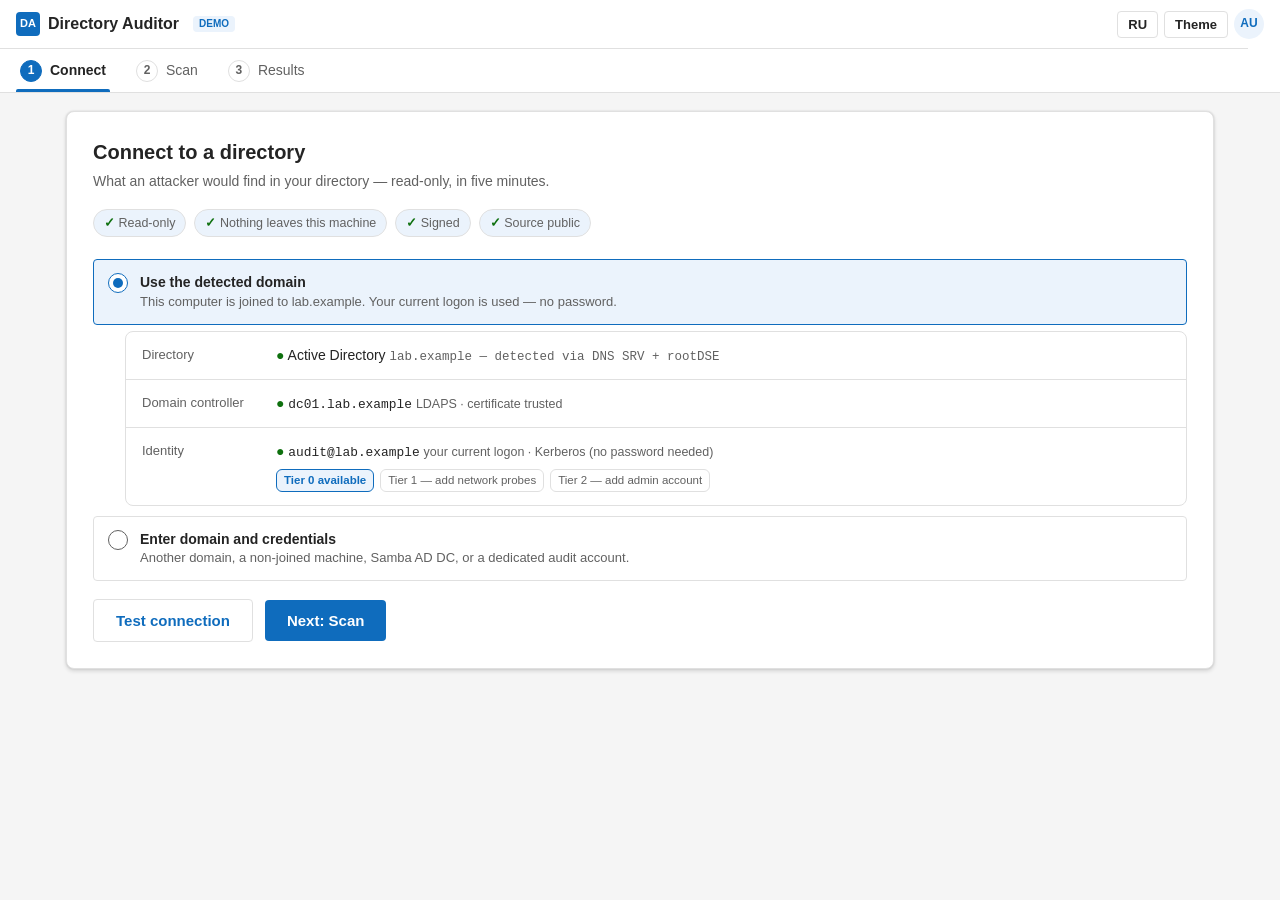
==== commit 494632e9: "docs(ux): step tabs on their own row under the product name Header is now two rows: product name and" ====
--- a/docs/ux/prototype-v2.html
+++ b/docs/ux/prototype-v2.html
@@ -231,6 +231,13 @@
   .wrap{max-width:1180px}
   .win{border-radius:8px}
   .prod::after{content:"DEMO";margin-left:6px;font-size:10px;font-weight:700;color:var(--accent);background:var(--soft);border-radius:4px;padding:1px 6px}
+
+  /* two-row header: product name on top, step tabs on their own row */
+  .apphdr{height:auto;flex-wrap:wrap;padding:0 16px;gap:0 16px}
+  .prod{height:48px}
+  .hright{margin-left:auto;height:48px}
+  .pivot{order:3;flex:0 0 100%;justify-content:flex-start;height:44px;border-top:1px solid var(--line);margin:0 -16px;padding:0 6px}
+  @media(max-width:700px){.ptab span:not(.num){display:inline}}
 </style>
 </head>
 <body>
